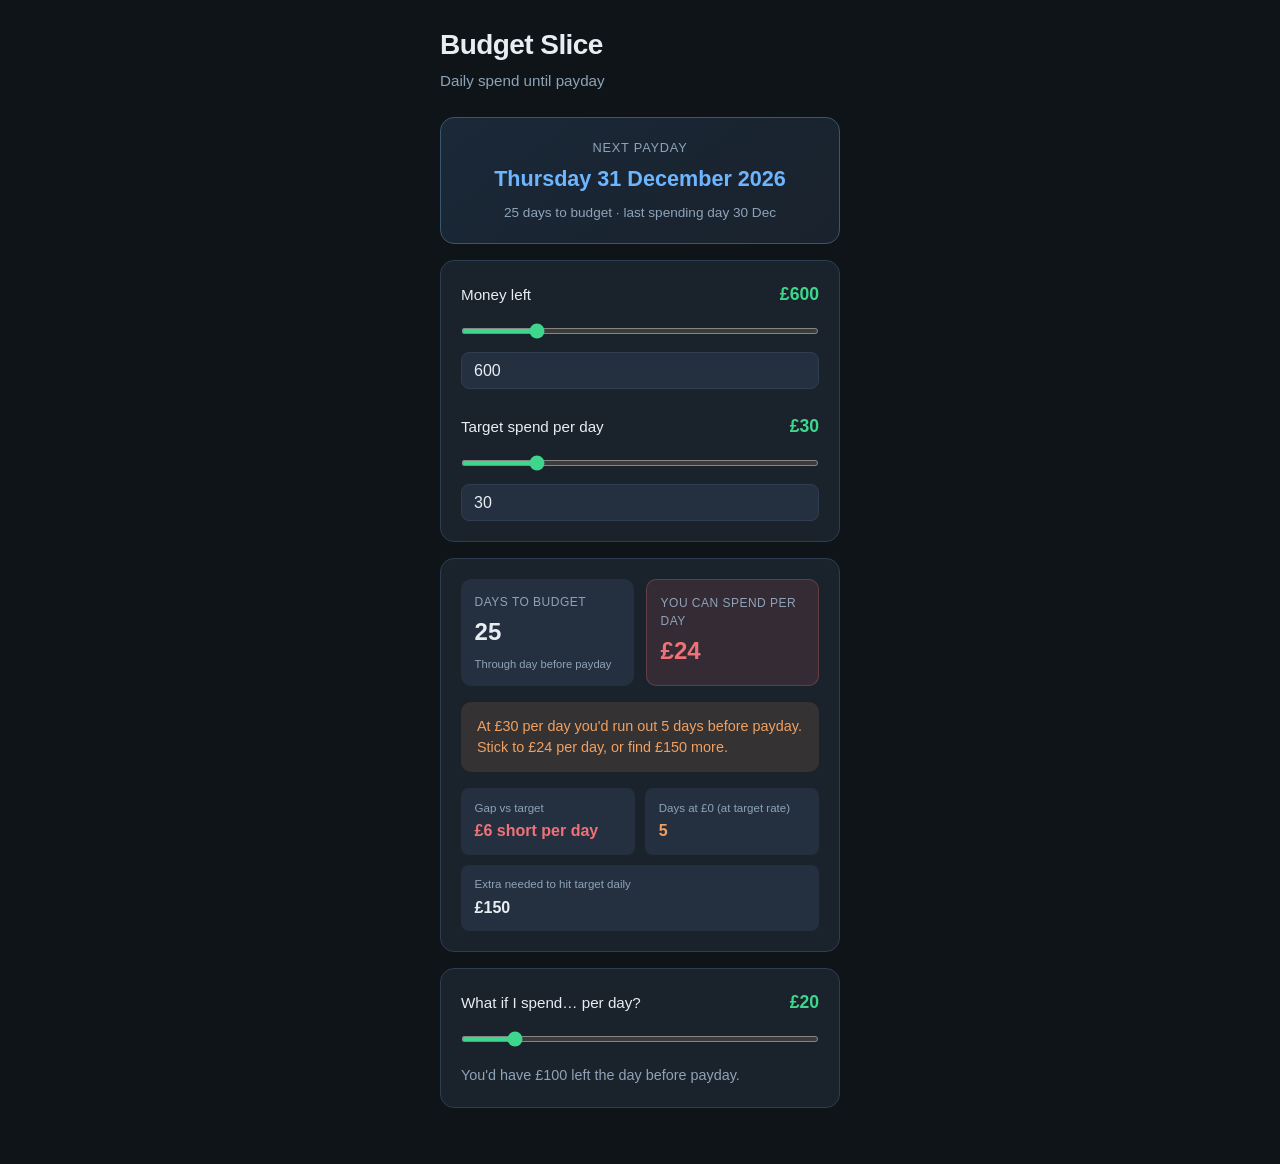
==== index.html @ 1e9f2ef9 "new" ====
<!DOCTYPE html>
<html lang="en-GB">
<head>
  <meta charset="UTF-8" />
  <meta name="viewport" content="width=device-width, initial-scale=1.0" />
  <title>Budget Slice</title>
  <link rel="stylesheet" href="styles.css" />
</head>
<body>
  <main class="app">
    <header class="header">
      <h1>Budget Slice</h1>
      <p class="tagline">Daily spend until payday</p>
    </header>

    <section class="card payday-card" aria-live="polite">
      <p class="label">Next payday</p>
      <p class="payday-date" id="payday-date">—</p>
      <p class="payday-meta" id="payday-meta">Last business day of the month</p>
    </section>

    <section class="card inputs">
      <div class="field">
        <div class="field-header">
          <label for="money-left">Money left</label>
          <span class="value-display" id="money-left-display">£0</span>
        </div>
        <input
          type="range"
          id="money-left"
          min="0"
          max="3000"
          step="10"
          value="600"
        />
        <input
          type="number"
          id="money-left-num"
          class="num-input"
          min="0"
          step="1"
          value="600"
          aria-label="Money left in pounds"
        />
      </div>

      <div class="field">
        <div class="field-header">
          <label for="target-daily">Target spend per day</label>
          <span class="value-display" id="target-daily-display">£30</span>
        </div>
        <input
          type="range"
          id="target-daily"
          min="0"
          max="150"
          step="1"
          value="30"
        />
        <input
          type="number"
          id="target-daily-num"
          class="num-input"
          min="0"
          step="1"
          value="30"
          aria-label="Target daily spend in pounds"
        />
      </div>
    </section>

    <section class="card results" id="results">
      <div class="stat-grid">
        <article class="stat">
          <p class="stat-label">Days to budget</p>
          <p class="stat-value" id="days-left">—</p>
          <p class="stat-hint">Through day before payday</p>
        </article>
        <article class="stat stat-primary">
          <p class="stat-label">You can spend per day</p>
          <p class="stat-value" id="sustainable-daily">—</p>
        </article>
      </div>

      <div class="verdict" id="verdict" hidden>
        <p id="verdict-text"></p>
      </div>

      <div class="detail-grid" id="detail-grid">
        <article class="detail">
          <p class="detail-label">Gap vs target</p>
          <p class="detail-value" id="gap-daily">—</p>
        </article>
        <article class="detail">
          <p class="detail-label">Days at £0 (at target rate)</p>
          <p class="detail-value" id="zero-days">—</p>
        </article>
        <article class="detail detail-wide">
          <p class="detail-label">Extra needed to hit target daily</p>
          <p class="detail-value" id="extra-needed">—</p>
        </article>
      </div>
    </section>

    <section class="card what-if">
      <div class="field">
        <div class="field-header">
          <label for="what-if-daily">What if I spend… per day?</label>
          <span class="value-display" id="what-if-display">£20</span>
        </div>
        <input
          type="range"
          id="what-if-daily"
          min="0"
          max="150"
          step="1"
          value="20"
        />
      </div>
      <p class="what-if-result" id="what-if-result"></p>
    </section>
  </main>

  <script src="app.js"></script>
</body>
</html>
---- styles.css ----
:root {
  --bg: #0f1419;
  --surface: #1a222c;
  --surface-raised: #243040;
  --border: #2e3d4f;
  --text: #e8edf2;
  --text-muted: #8fa3b8;
  --accent: #3dd68c;
  --accent-dim: #2a9d63;
  --warn: #f0a060;
  --warn-bg: rgba(240, 160, 96, 0.12);
  --ok-bg: rgba(61, 214, 140, 0.12);
  --short: #f07178;
  --short-bg: rgba(240, 113, 120, 0.12);
  --payday: #6eb5ff;
  --radius: 14px;
  --font: "SF Pro Text", -apple-system, BlinkMacSystemFont, "Segoe UI", Roboto, sans-serif;
}

*,
*::before,
*::after {
  box-sizing: border-box;
}

body {
  margin: 0;
  min-height: 100dvh;
  font-family: var(--font);
  background: var(--bg);
  color: var(--text);
  line-height: 1.5;
  -webkit-font-smoothing: antialiased;
}

.app {
  max-width: 440px;
  margin: 0 auto;
  padding: 1.5rem 1.25rem 2.5rem;
}

.header {
  margin-bottom: 1.5rem;
}

.header h1 {
  margin: 0;
  font-size: 1.75rem;
  font-weight: 700;
  letter-spacing: -0.02em;
}

.tagline {
  margin: 0.25rem 0 0;
  color: var(--text-muted);
  font-size: 0.95rem;
}

.card {
  background: var(--surface);
  border: 1px solid var(--border);
  border-radius: var(--radius);
  padding: 1.25rem;
  margin-bottom: 1rem;
}

.payday-card {
  background: linear-gradient(145deg, #1a2838 0%, var(--surface) 100%);
  border-color: #3a5570;
  text-align: center;
}

.payday-card .label {
  margin: 0;
  font-size: 0.8rem;
  text-transform: uppercase;
  letter-spacing: 0.06em;
  color: var(--text-muted);
}

.payday-date {
  margin: 0.35rem 0 0;
  font-size: 1.35rem;
  font-weight: 600;
  color: var(--payday);
}

.payday-meta {
  margin: 0.5rem 0 0;
  font-size: 0.85rem;
  color: var(--text-muted);
}

.field + .field {
  margin-top: 1.5rem;
}

.field-header {
  display: flex;
  justify-content: space-between;
  align-items: baseline;
  margin-bottom: 0.6rem;
}

.field-header label {
  font-size: 0.95rem;
  font-weight: 500;
}

.value-display {
  font-size: 1.1rem;
  font-weight: 600;
  color: var(--accent);
  font-variant-numeric: tabular-nums;
}

input[type="range"] {
  width: 100%;
  height: 6px;
  margin: 0;
  accent-color: var(--accent);
  cursor: pointer;
}

.num-input {
  width: 100%;
  margin-top: 0.65rem;
  padding: 0.55rem 0.75rem;
  font-size: 1rem;
  font-family: inherit;
  color: var(--text);
  background: var(--surface-raised);
  border: 1px solid var(--border);
  border-radius: 8px;
  font-variant-numeric: tabular-nums;
}

.num-input:focus {
  outline: 2px solid var(--accent-dim);
  outline-offset: 1px;
}

.stat-grid {
  display: grid;
  grid-template-columns: 1fr 1fr;
  gap: 0.75rem;
}

.stat {
  padding: 0.85rem;
  background: var(--surface-raised);
  border-radius: 10px;
}

.stat-primary {
  background: rgba(61, 214, 140, 0.08);
  border: 1px solid rgba(61, 214, 140, 0.2);
}

.results.short .stat-primary {
  background: var(--short-bg);
  border-color: rgba(240, 113, 120, 0.25);
}

.stat-label {
  margin: 0;
  font-size: 0.75rem;
  color: var(--text-muted);
  text-transform: uppercase;
  letter-spacing: 0.04em;
}

.stat-value {
  margin: 0.2rem 0 0;
  font-size: 1.5rem;
  font-weight: 700;
  font-variant-numeric: tabular-nums;
}

.stat-primary .stat-value {
  color: var(--accent);
}

.results.short .stat-primary .stat-value {
  color: var(--short);
}

.stat-hint {
  margin: 0.35rem 0 0;
  font-size: 0.7rem;
  color: var(--text-muted);
}

.verdict {
  margin-top: 1rem;
  padding: 0.85rem 1rem;
  border-radius: 10px;
  font-size: 0.9rem;
}

.verdict p {
  margin: 0;
}

.verdict-ok {
  background: var(--ok-bg);
  color: var(--accent);
}

.verdict-warn {
  background: var(--warn-bg);
  color: var(--warn);
}

.detail-grid {
  display: grid;
  grid-template-columns: 1fr 1fr;
  gap: 0.65rem;
  margin-top: 1rem;
}

.detail {
  padding: 0.7rem 0.85rem;
  background: var(--surface-raised);
  border-radius: 8px;
}

.detail-wide {
  grid-column: 1 / -1;
}

.detail-label {
  margin: 0;
  font-size: 0.72rem;
  color: var(--text-muted);
}

.detail-value {
  margin: 0.15rem 0 0;
  font-size: 1rem;
  font-weight: 600;
  font-variant-numeric: tabular-nums;
}

.detail-value.negative {
  color: var(--short);
}

.detail-value.positive {
  color: var(--accent);
}

.detail-value.warning {
  color: var(--warn);
}

.what-if-result {
  margin: 1rem 0 0;
  font-size: 0.9rem;
  color: var(--text-muted);
}

@media (max-width: 380px) {
  .stat-grid {
    grid-template-columns: 1fr;
  }
}
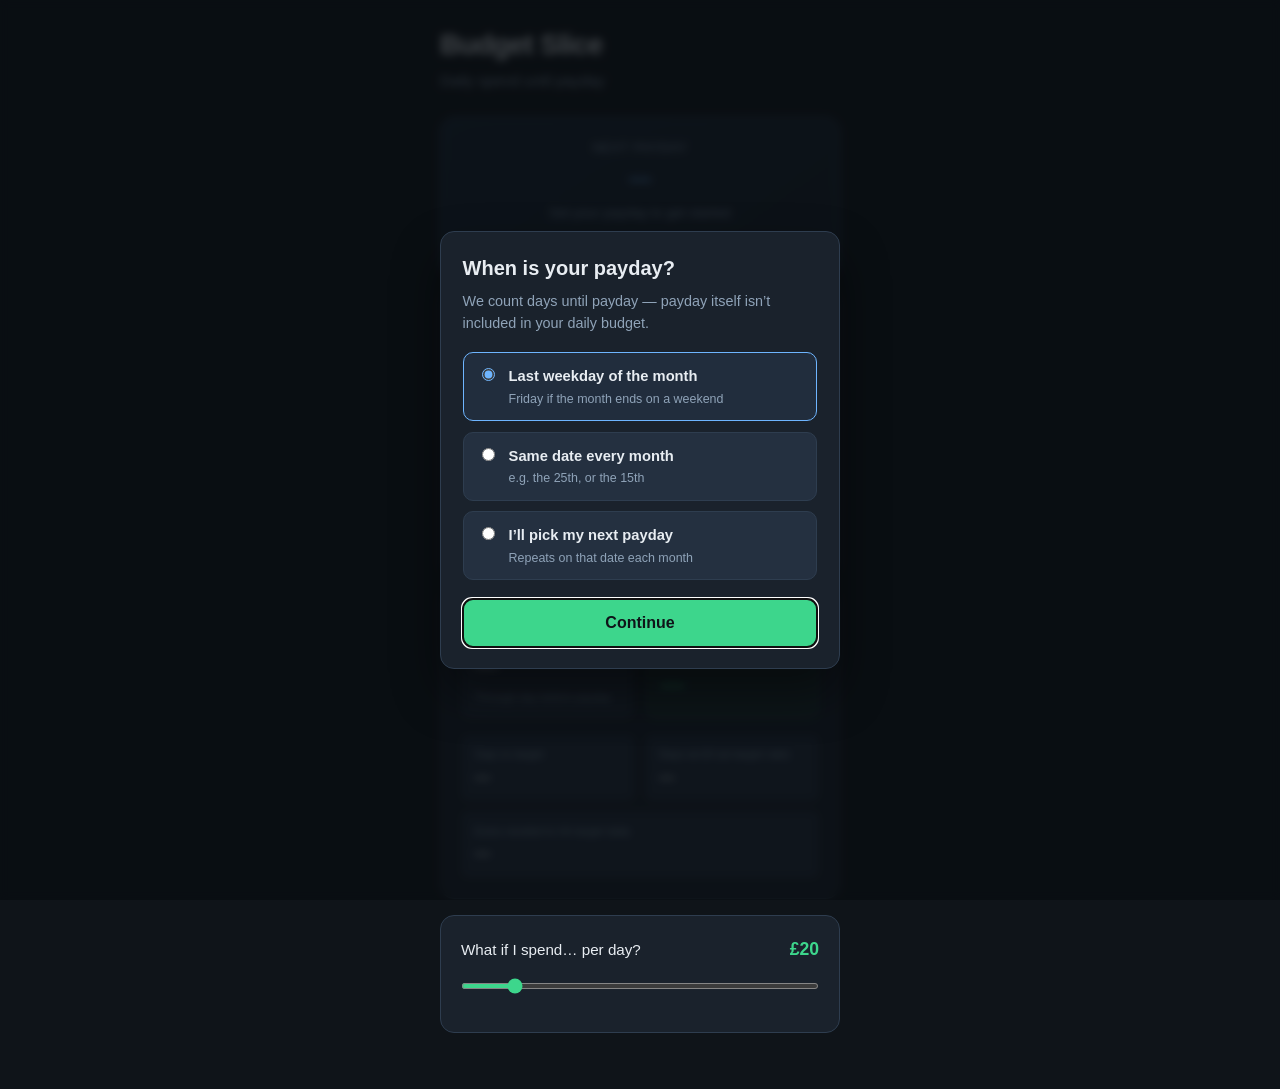
==== commit a8dc096a: "new" ====
--- a/index.html
+++ b/index.html
@@ -16,7 +16,8 @@
     <section class="card payday-card" aria-live="polite">
       <p class="label">Next payday</p>
       <p class="payday-date" id="payday-date">—</p>
-      <p class="payday-meta" id="payday-meta">Last business day of the month</p>
+      <p class="payday-meta" id="payday-meta">Set your payday to get started</p>
+      <button type="button" class="text-btn" id="change-payday">Change payday</button>
     </section>
 
     <section class="card inputs">
@@ -121,6 +122,60 @@
     </section>
   </main>
 
+  <div id="payday-modal" class="modal" hidden aria-hidden="true">
+    <div class="modal-backdrop" data-close-payday></div>
+    <div class="modal-panel" role="dialog" aria-labelledby="payday-modal-title" aria-modal="true">
+      <h2 id="payday-modal-title">When is your payday?</h2>
+      <p class="modal-lead">We count days until payday — payday itself isn’t included in your daily budget.</p>
+
+      <fieldset class="payday-options">
+        <legend class="sr-only">Payday schedule</legend>
+
+        <label class="option">
+          <input type="radio" name="payday-type" value="last-weekday" checked />
+          <span class="option-text">
+            <strong>Last weekday of the month</strong>
+            <small>Friday if the month ends on a weekend</small>
+          </span>
+        </label>
+
+        <label class="option">
+          <input type="radio" name="payday-type" value="day-of-month" />
+          <span class="option-text">
+            <strong>Same date every month</strong>
+            <small>e.g. the 25th, or the 15th</small>
+          </span>
+        </label>
+
+        <div class="option-extra" id="day-of-month-fields" hidden>
+          <label class="inline-label" for="payday-day">Day of month</label>
+          <input type="number" id="payday-day" class="num-input num-input-compact" min="1" max="31" value="25" />
+          <label class="option option-nested">
+            <input type="checkbox" id="payday-weekend-adjust" checked />
+            <span class="option-text">
+              <strong>If it’s a weekend, use the Friday before</strong>
+            </span>
+          </label>
+        </div>
+
+        <label class="option">
+          <input type="radio" name="payday-type" value="anchor-date" />
+          <span class="option-text">
+            <strong>I’ll pick my next payday</strong>
+            <small>Repeats on that date each month</small>
+          </span>
+        </label>
+
+        <div class="option-extra" id="anchor-date-fields" hidden>
+          <label class="inline-label" for="payday-anchor">Next payday</label>
+          <input type="date" id="payday-anchor" class="num-input" />
+        </div>
+      </fieldset>
+
+      <button type="button" class="btn-primary" id="payday-save">Continue</button>
+    </div>
+  </div>
+
   <script src="app.js"></script>
 </body>
 </html>
--- a/styles.css
+++ b/styles.css
@@ -91,6 +91,177 @@
   color: var(--text-muted);
 }
 
+.text-btn {
+  margin-top: 0.75rem;
+  padding: 0;
+  font: inherit;
+  font-size: 0.85rem;
+  color: var(--payday);
+  background: none;
+  border: none;
+  cursor: pointer;
+  text-decoration: underline;
+  text-underline-offset: 3px;
+}
+
+.text-btn:hover {
+  color: #9ecaff;
+}
+
+.modal {
+  position: fixed;
+  inset: 0;
+  z-index: 100;
+  display: grid;
+  place-items: center;
+  padding: 1rem;
+}
+
+.modal[hidden] {
+  display: none;
+}
+
+.modal-backdrop {
+  position: absolute;
+  inset: 0;
+  background: rgba(8, 12, 16, 0.75);
+  backdrop-filter: blur(4px);
+}
+
+.modal-panel {
+  position: relative;
+  width: min(100%, 400px);
+  max-height: min(92dvh, 640px);
+  overflow-y: auto;
+  padding: 1.35rem;
+  background: var(--surface);
+  border: 1px solid var(--border);
+  border-radius: var(--radius);
+  box-shadow: 0 24px 48px rgba(0, 0, 0, 0.45);
+}
+
+.modal-panel h2 {
+  margin: 0;
+  font-size: 1.25rem;
+}
+
+.modal-lead {
+  margin: 0.5rem 0 1.1rem;
+  font-size: 0.9rem;
+  color: var(--text-muted);
+}
+
+.payday-options {
+  margin: 0;
+  padding: 0;
+  border: none;
+}
+
+.option {
+  display: flex;
+  gap: 0.65rem;
+  align-items: flex-start;
+  margin-bottom: 0.65rem;
+  padding: 0.75rem 0.85rem;
+  background: var(--surface-raised);
+  border: 1px solid var(--border);
+  border-radius: 10px;
+  cursor: pointer;
+}
+
+.option:has(input:checked) {
+  border-color: var(--payday);
+  background: rgba(110, 181, 255, 0.08);
+}
+
+.option input[type="radio"],
+.option input[type="checkbox"] {
+  margin-top: 0.2rem;
+  accent-color: var(--payday);
+  flex-shrink: 0;
+}
+
+.option-text {
+  display: flex;
+  flex-direction: column;
+  gap: 0.15rem;
+}
+
+.option-text strong {
+  font-size: 0.92rem;
+  font-weight: 600;
+}
+
+.option-text small {
+  font-size: 0.78rem;
+  color: var(--text-muted);
+}
+
+.option-nested {
+  margin: 0.5rem 0 0;
+  padding: 0.55rem 0.65rem;
+}
+
+.option-extra {
+  margin: -0.25rem 0 0.75rem 0.5rem;
+  padding-left: 0.75rem;
+  border-left: 2px solid var(--border);
+}
+
+.option-extra[hidden] {
+  display: none;
+}
+
+.inline-label {
+  display: block;
+  margin-bottom: 0.35rem;
+  font-size: 0.85rem;
+  color: var(--text-muted);
+}
+
+.num-input-compact {
+  max-width: 5.5rem;
+  margin-bottom: 0.65rem;
+}
+
+input[type="date"].num-input {
+  color-scheme: dark;
+}
+
+.btn-primary {
+  width: 100%;
+  margin-top: 0.5rem;
+  padding: 0.75rem 1rem;
+  font: inherit;
+  font-size: 1rem;
+  font-weight: 600;
+  color: var(--bg);
+  background: var(--accent);
+  border: none;
+  border-radius: 10px;
+  cursor: pointer;
+}
+
+.btn-primary:hover {
+  background: #4ae99a;
+}
+
+body.modal-open {
+  overflow: hidden;
+}
+
+.sr-only {
+  position: absolute;
+  width: 1px;
+  height: 1px;
+  padding: 0;
+  margin: -1px;
+  overflow: hidden;
+  clip: rect(0, 0, 0, 0);
+  white-space: nowrap;
+  border: 0;
+}
+
 .field + .field {
   margin-top: 1.5rem;
 }
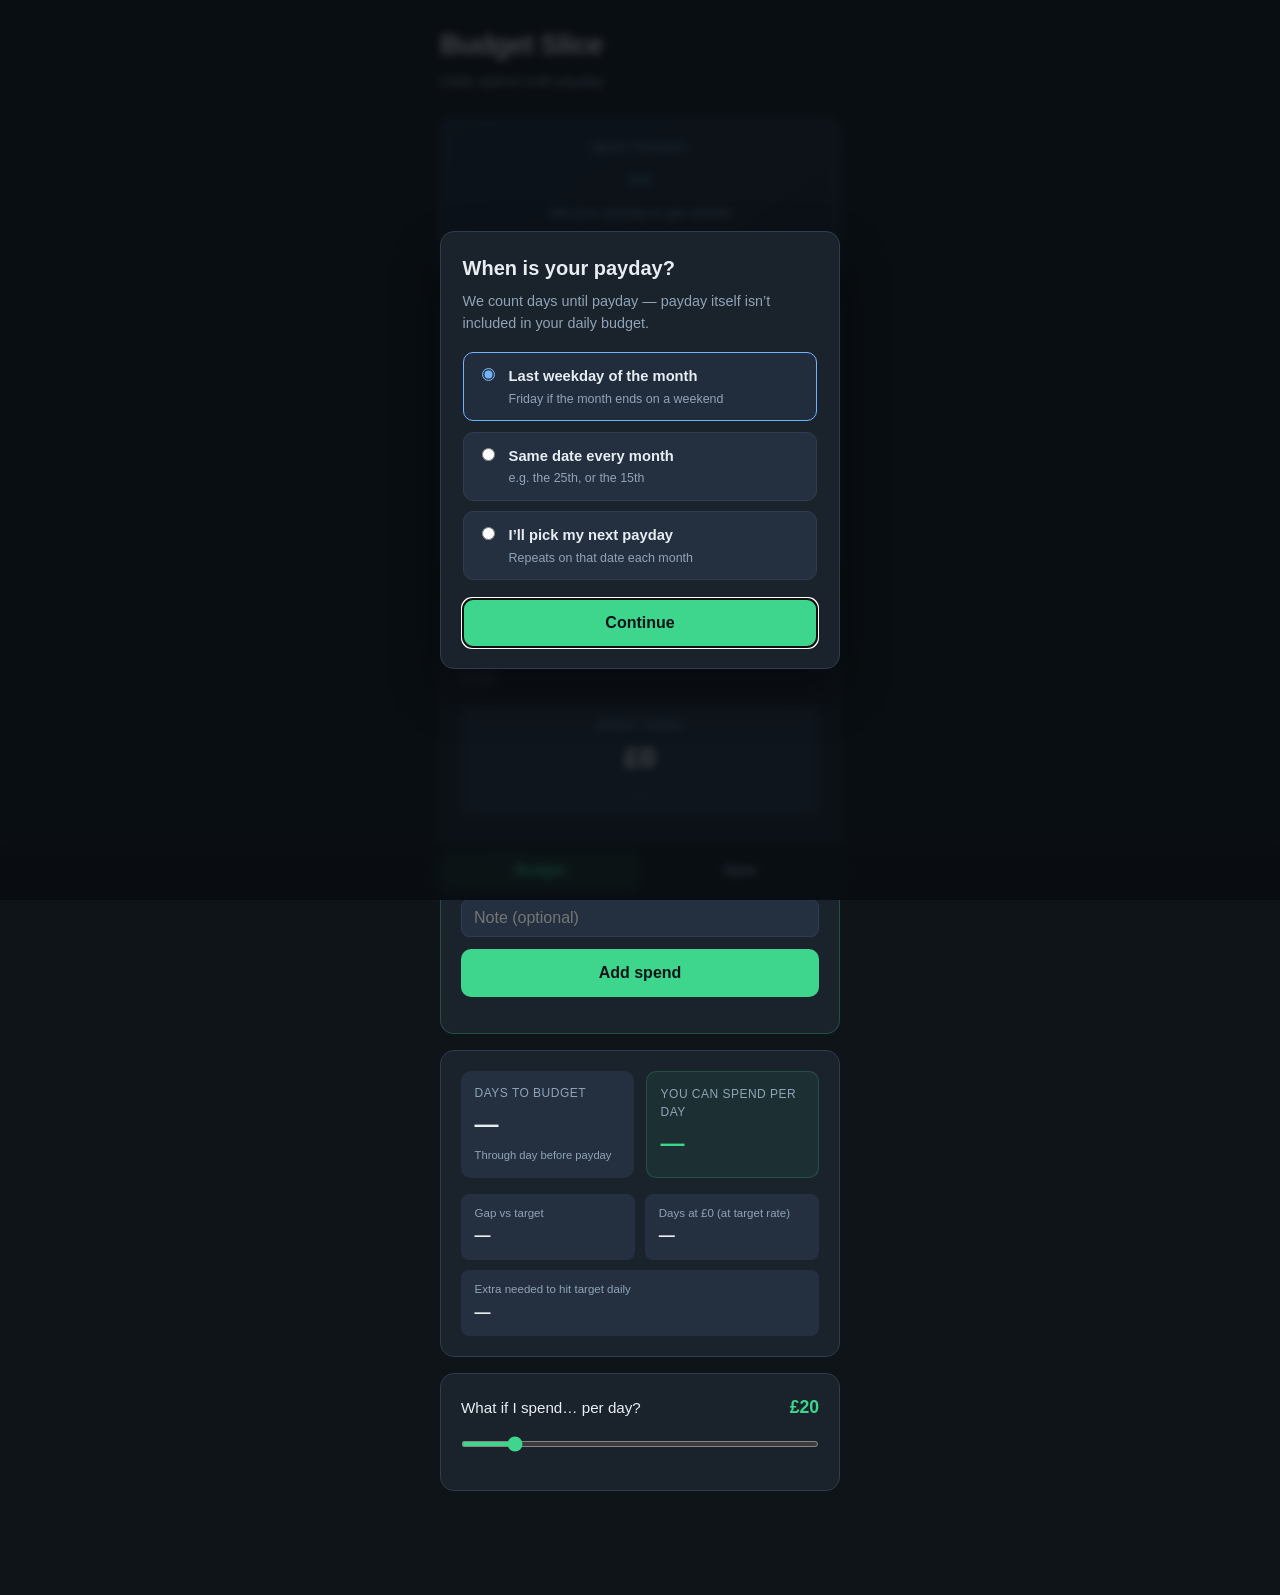
==== commit 1cc4ea62: "d" ====
--- a/index.html
+++ b/index.html
@@ -70,6 +70,36 @@
       </div>
     </section>
 
+    <section class="card spend-card">
+      <h2 class="section-title">Log today's spend</h2>
+      <p class="card-lead">Subtracts from money left and tracks against your daily target.</p>
+      <div class="spend-today">
+        <p class="spend-today-label">Spent today</p>
+        <p class="spend-today-value" id="spend-today-total">£0</p>
+        <p class="spend-status" id="spend-today-status">—</p>
+      </div>
+      <div class="spend-form">
+        <input
+          type="number"
+          id="spend-amount"
+          class="num-input"
+          min="0"
+          step="0.01"
+          placeholder="Amount"
+          aria-label="Spend amount in pounds"
+        />
+        <input
+          type="text"
+          id="spend-note"
+          class="num-input"
+          placeholder="Note (optional)"
+          aria-label="Spend note"
+        />
+        <button type="button" class="btn-primary btn-compact" id="spend-add">Add spend</button>
+      </div>
+      <ul class="spend-list" id="spend-list" aria-label="Today's spend entries"></ul>
+    </section>
+
     <section class="card results" id="results">
       <div class="stat-grid">
         <article class="stat">
@@ -176,6 +206,12 @@
     </div>
   </div>
 
+  <nav class="bottom-nav" aria-label="Main">
+    <a href="index.html" class="nav-link nav-link-active">Budget</a>
+    <a href="savings.html" class="nav-link">Save</a>
+  </nav>
+
+  <script src="shared.js"></script>
   <script src="app.js"></script>
 </body>
 </html>
--- a/styles.css
+++ b/styles.css
@@ -13,6 +13,10 @@
   --short: #f07178;
   --short-bg: rgba(240, 113, 120, 0.12);
   --payday: #6eb5ff;
+  --gold: #e8c468;
+  --gold-dim: #c9a84a;
+  --grow: #a78bfa;
+  --emergency: #5ec4e8;
   --radius: 14px;
   --font: "SF Pro Text", -apple-system, BlinkMacSystemFont, "Segoe UI", Roboto, sans-serif;
 }
@@ -36,7 +40,7 @@
 .app {
   max-width: 440px;
   margin: 0 auto;
-  padding: 1.5rem 1.25rem 2.5rem;
+  padding: 1.5rem 1.25rem 5.5rem;
 }
 
 .header {
@@ -436,3 +440,401 @@
     grid-template-columns: 1fr;
   }
 }
+
+.section-title {
+  margin: 0 0 0.5rem;
+  font-size: 1.05rem;
+  font-weight: 600;
+}
+
+.subsection-title {
+  margin: 1.25rem 0 0.65rem;
+  font-size: 0.9rem;
+  font-weight: 600;
+  color: var(--text-muted);
+}
+
+.section-header-row {
+  display: flex;
+  justify-content: space-between;
+  align-items: center;
+  gap: 0.5rem;
+}
+
+.section-header-row .section-title {
+  margin: 0;
+}
+
+.card-lead {
+  margin: 0 0 1rem;
+  font-size: 0.88rem;
+  color: var(--text-muted);
+}
+
+.field-hint {
+  margin: 0.5rem 0 0;
+  font-size: 0.85rem;
+  color: var(--text-muted);
+}
+
+.value-display-gold {
+  color: var(--gold);
+}
+
+.bottom-nav {
+  position: fixed;
+  bottom: 0;
+  left: 0;
+  right: 0;
+  display: flex;
+  justify-content: center;
+  gap: 0;
+  padding: 0.5rem 1rem calc(0.5rem + env(safe-area-inset-bottom));
+  background: rgba(15, 20, 25, 0.92);
+  border-top: 1px solid var(--border);
+  backdrop-filter: blur(12px);
+}
+
+.nav-link {
+  flex: 1;
+  max-width: 200px;
+  padding: 0.65rem 1rem;
+  text-align: center;
+  font-size: 0.9rem;
+  font-weight: 600;
+  color: var(--text-muted);
+  text-decoration: none;
+  border-radius: 10px;
+}
+
+.nav-link-active {
+  color: var(--accent);
+  background: rgba(61, 214, 140, 0.1);
+}
+
+.app-savings .text-btn {
+  color: var(--gold);
+}
+
+.spend-card {
+  border-color: rgba(61, 214, 140, 0.25);
+}
+
+.spend-today {
+  text-align: center;
+  padding: 0.75rem;
+  margin-bottom: 1rem;
+  background: var(--surface-raised);
+  border-radius: 10px;
+}
+
+.spend-today-label {
+  margin: 0;
+  font-size: 0.75rem;
+  text-transform: uppercase;
+  letter-spacing: 0.05em;
+  color: var(--text-muted);
+}
+
+.spend-today-value {
+  margin: 0.2rem 0 0;
+  font-size: 1.75rem;
+  font-weight: 700;
+  font-variant-numeric: tabular-nums;
+}
+
+.spend-status {
+  margin: 0.35rem 0 0;
+  font-size: 0.85rem;
+  color: var(--text-muted);
+}
+
+.spend-status-ok {
+  color: var(--accent);
+}
+
+.spend-status-over {
+  color: var(--short);
+}
+
+.spend-form {
+  display: grid;
+  gap: 0.5rem;
+}
+
+.btn-compact {
+  margin-top: 0.25rem;
+  width: 100%;
+}
+
+.spend-list {
+  margin: 1rem 0 0;
+  padding: 0;
+  list-style: none;
+}
+
+.spend-item,
+.spend-empty {
+  display: flex;
+  justify-content: space-between;
+  align-items: center;
+  gap: 0.75rem;
+  padding: 0.6rem 0;
+  border-top: 1px solid var(--border);
+  font-size: 0.9rem;
+}
+
+.spend-empty {
+  color: var(--text-muted);
+  border-top: none;
+  padding-top: 0;
+}
+
+.spend-item-main {
+  display: flex;
+  flex-direction: column;
+  gap: 0.1rem;
+}
+
+.spend-item-main span {
+  font-size: 0.78rem;
+  color: var(--text-muted);
+}
+
+.spend-undo {
+  flex-shrink: 0;
+  margin: 0;
+  font-size: 0.78rem;
+}
+
+.example-grid {
+  display: grid;
+  gap: 0.65rem;
+}
+
+.example-card {
+  padding: 0.85rem;
+  background: var(--surface-raised);
+  border-radius: 10px;
+  border: 1px solid var(--border);
+}
+
+.example-card h3 {
+  margin: 0;
+  font-size: 0.95rem;
+}
+
+.example-card p {
+  margin: 0.35rem 0 0;
+  font-size: 0.85rem;
+  color: var(--text-muted);
+}
+
+.example-math {
+  margin-top: 0.5rem !important;
+  font-size: 0.82rem !important;
+  color: var(--gold) !important;
+  font-weight: 500;
+}
+
+.card-plan {
+  border-color: rgba(232, 196, 104, 0.25);
+}
+
+.plan-bars {
+  display: flex;
+  flex-direction: column;
+  gap: 0.75rem;
+}
+
+.plan-bar-row {
+  display: flex;
+  flex-direction: column;
+  gap: 0.35rem;
+}
+
+.plan-bar-label {
+  display: flex;
+  justify-content: space-between;
+  font-size: 0.82rem;
+  color: var(--text-muted);
+}
+
+.plan-bar-label strong {
+  color: var(--text);
+  font-variant-numeric: tabular-nums;
+}
+
+.plan-bar-track {
+  height: 8px;
+  background: var(--surface-raised);
+  border-radius: 4px;
+  overflow: hidden;
+}
+
+.plan-bar-fill {
+  height: 100%;
+  border-radius: 4px;
+}
+
+.bar-spend {
+  background: var(--text-muted);
+}
+
+.bar-emergency {
+  background: var(--emergency);
+}
+
+.bar-pots {
+  background: var(--gold);
+}
+
+.bar-grow {
+  background: var(--grow);
+}
+
+.pots-list {
+  display: flex;
+  flex-direction: column;
+  gap: 0.5rem;
+}
+
+.pots-empty {
+  margin: 0;
+  font-size: 0.88rem;
+  color: var(--text-muted);
+}
+
+.pot-row {
+  display: grid;
+  grid-template-columns: 1fr 5.5rem auto;
+  gap: 0.5rem;
+  align-items: center;
+}
+
+.pot-name {
+  margin-top: 0;
+}
+
+.pot-target {
+  margin-top: 0;
+}
+
+.icon-btn {
+  width: 2.25rem;
+  height: 2.25rem;
+  padding: 0;
+  font-size: 1.25rem;
+  line-height: 1;
+  color: var(--text-muted);
+  background: var(--surface-raised);
+  border: 1px solid var(--border);
+  border-radius: 8px;
+  cursor: pointer;
+}
+
+.icon-btn:hover {
+  color: var(--short);
+  border-color: var(--short);
+}
+
+.pot-results {
+  margin: 0;
+  padding: 0;
+  list-style: none;
+}
+
+.pot-result-item,
+.pot-result-empty {
+  display: flex;
+  justify-content: space-between;
+  gap: 0.75rem;
+  padding: 0.55rem 0;
+  border-top: 1px solid var(--border);
+  font-size: 0.88rem;
+}
+
+.pot-result-empty {
+  color: var(--text-muted);
+  border-top: none;
+}
+
+.pot-result-item span {
+  color: var(--gold);
+  font-variant-numeric: tabular-nums;
+  text-align: right;
+}
+
+.product-grid {
+  display: flex;
+  flex-direction: column;
+  gap: 0.65rem;
+}
+
+.product-card {
+  padding: 0.9rem;
+  background: var(--surface-raised);
+  border: 1px solid var(--border);
+  border-radius: 10px;
+}
+
+.product-head {
+  display: flex;
+  justify-content: space-between;
+  align-items: flex-start;
+  gap: 0.5rem;
+}
+
+.product-head h4 {
+  margin: 0;
+  font-size: 0.95rem;
+}
+
+.product-rate {
+  font-size: 0.78rem;
+  font-weight: 600;
+  color: var(--grow);
+  white-space: nowrap;
+}
+
+.product-blurb {
+  margin: 0.4rem 0 0;
+  font-size: 0.82rem;
+  color: var(--text-muted);
+}
+
+.product-meta {
+  display: grid;
+  gap: 0.35rem;
+  margin: 0.65rem 0 0;
+  font-size: 0.78rem;
+}
+
+.product-meta div {
+  display: flex;
+  justify-content: space-between;
+  gap: 0.5rem;
+}
+
+.product-meta dt {
+  margin: 0;
+  color: var(--text-muted);
+}
+
+.product-meta dd {
+  margin: 0;
+  font-weight: 600;
+  text-align: right;
+  font-variant-numeric: tabular-nums;
+}
+
+.disclaimer {
+  margin: 1rem 0 0;
+  font-size: 0.72rem;
+  color: var(--text-muted);
+  line-height: 1.45;
+}
+
+select.num-input {
+  cursor: pointer;
+}
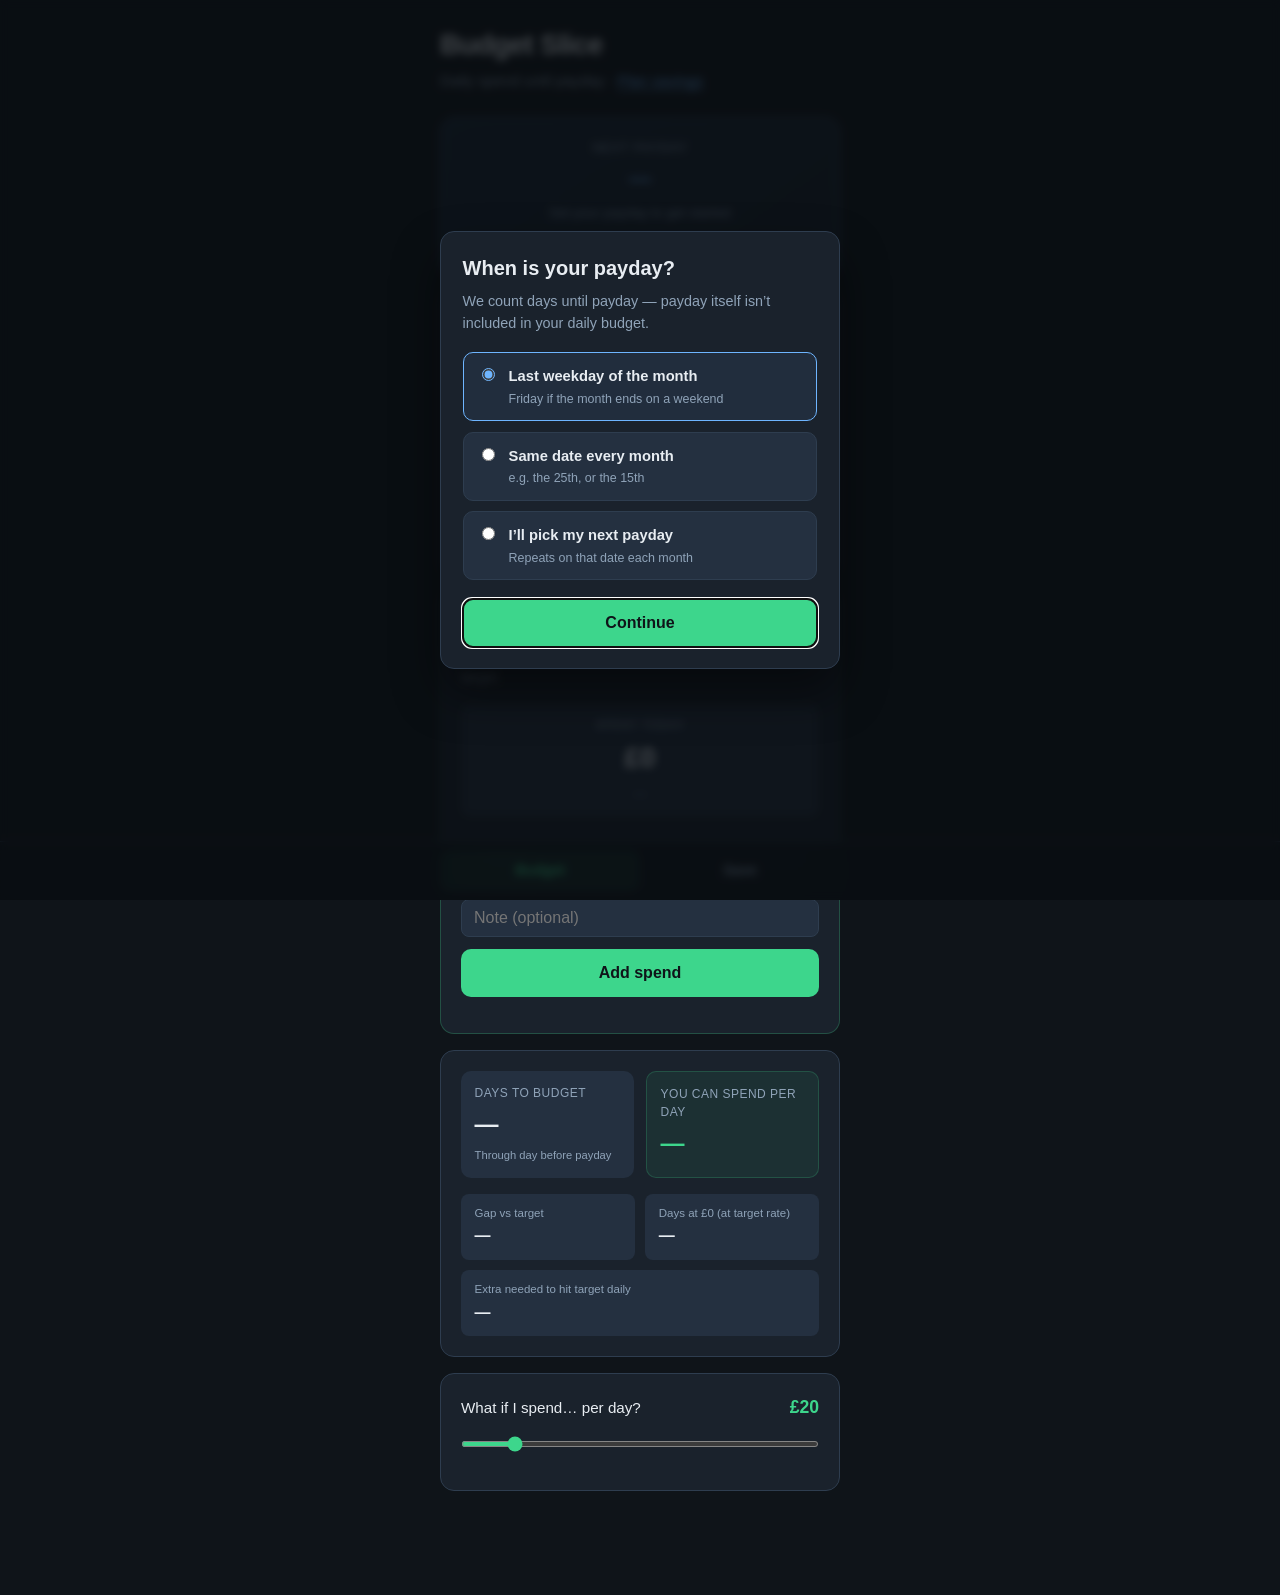
==== commit 9988a46c: "v" ====
--- a/index.html
+++ b/index.html
@@ -10,7 +10,7 @@
   <main class="app">
     <header class="header">
       <h1>Budget Slice</h1>
-      <p class="tagline">Daily spend until payday</p>
+      <p class="tagline">Daily spend until payday · <a href="savings.html" class="header-link">Plan savings</a></p>
     </header>
 
     <section class="card payday-card" aria-live="polite">
@@ -207,8 +207,8 @@
   </div>
 
   <nav class="bottom-nav" aria-label="Main">
-    <a href="index.html" class="nav-link nav-link-active">Budget</a>
-    <a href="savings.html" class="nav-link">Save</a>
+    <a href="./index.html" class="nav-link nav-link-active" aria-current="page">Budget</a>
+    <a href="./savings.html" class="nav-link">Save</a>
   </nav>
 
   <script src="shared.js"></script>
--- a/styles.css
+++ b/styles.css
@@ -60,6 +60,49 @@
   font-size: 0.95rem;
 }
 
+.header-link {
+  color: var(--payday);
+  text-decoration: underline;
+  text-underline-offset: 3px;
+}
+
+.header-link:hover {
+  color: #9ecaff;
+}
+
+.budget-bridge {
+  border-color: rgba(110, 181, 255, 0.35);
+  background: linear-gradient(145deg, #1a2838 0%, var(--surface) 100%);
+}
+
+.bridge-grid {
+  display: grid;
+  grid-template-columns: 1fr 1fr;
+  gap: 0.65rem;
+}
+
+.bridge-stat {
+  padding: 0.7rem 0.85rem;
+  background: var(--surface-raised);
+  border-radius: 8px;
+}
+
+.bridge-stat-label {
+  margin: 0;
+  font-size: 0.72rem;
+  color: var(--text-muted);
+  text-transform: uppercase;
+  letter-spacing: 0.04em;
+}
+
+.bridge-stat-value {
+  margin: 0.15rem 0 0;
+  font-size: 1rem;
+  font-weight: 600;
+  font-variant-numeric: tabular-nums;
+  color: var(--payday);
+}
+
 .card {
   background: var(--surface);
   border: 1px solid var(--border);
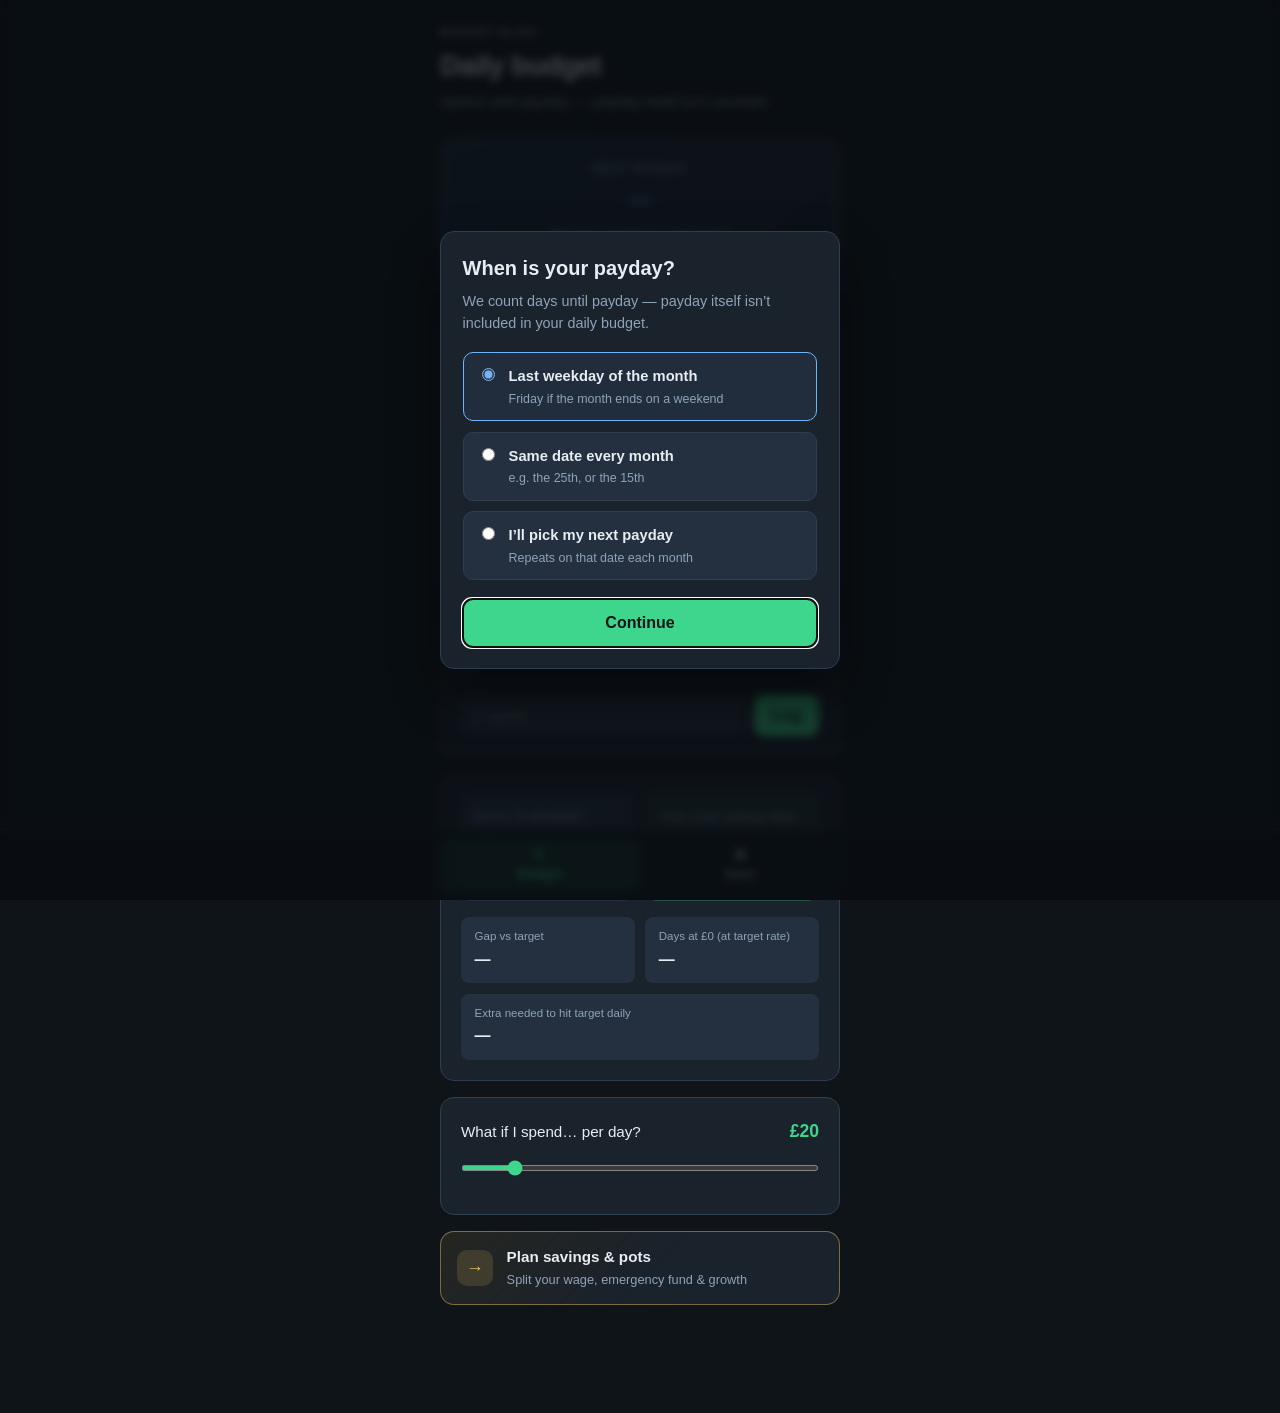
==== commit 9c32f9bd: "b" ====
--- a/index.html
+++ b/index.html
@@ -9,8 +9,9 @@
 <body>
   <main class="app">
     <header class="header">
-      <h1>Budget Slice</h1>
-      <p class="tagline">Daily spend until payday · <a href="savings.html" class="header-link">Plan savings</a></p>
+      <p class="page-eyebrow">Budget Slice</p>
+      <h1>Daily budget</h1>
+      <p class="tagline">Spend until payday — payday itself isn’t counted</p>
     </header>
 
     <section class="card payday-card" aria-live="polite">
@@ -71,33 +72,26 @@
     </section>
 
     <section class="card spend-card">
-      <h2 class="section-title">Log today's spend</h2>
-      <p class="card-lead">Subtracts from money left and tracks against your daily target.</p>
-      <div class="spend-today">
-        <p class="spend-today-label">Spent today</p>
+      <div class="spend-header">
+        <div>
+          <h2 class="section-title">Today’s spend</h2>
+          <p class="spend-status" id="spend-today-status">—</p>
+        </div>
         <p class="spend-today-value" id="spend-today-total">£0</p>
-        <p class="spend-status" id="spend-today-status">—</p>
-      </div>
-      <div class="spend-form">
+      </div>
+      <div class="spend-row">
         <input
           type="number"
           id="spend-amount"
-          class="num-input"
+          class="num-input spend-input"
           min="0"
           step="0.01"
-          placeholder="Amount"
-          aria-label="Spend amount in pounds"
-        />
-        <input
-          type="text"
-          id="spend-note"
-          class="num-input"
-          placeholder="Note (optional)"
-          aria-label="Spend note"
-        />
-        <button type="button" class="btn-primary btn-compact" id="spend-add">Add spend</button>
-      </div>
-      <ul class="spend-list" id="spend-list" aria-label="Today's spend entries"></ul>
+          placeholder="£ spent"
+          aria-label="Amount spent today in pounds"
+        />
+        <button type="button" class="btn-primary spend-add-btn" id="spend-add">Log</button>
+      </div>
+      <ul class="spend-list" id="spend-list" hidden aria-label="Today's spend entries"></ul>
     </section>
 
     <section class="card results" id="results">
@@ -150,6 +144,14 @@
       </div>
       <p class="what-if-result" id="what-if-result"></p>
     </section>
+
+    <a href="./savings.html" class="link-card link-card-savings">
+      <span class="link-card-icon" aria-hidden="true">→</span>
+      <span class="link-card-text">
+        <strong>Plan savings &amp; pots</strong>
+        <small>Split your wage, emergency fund &amp; growth</small>
+      </span>
+    </a>
   </main>
 
   <div id="payday-modal" class="modal" hidden aria-hidden="true">
@@ -207,8 +209,14 @@
   </div>
 
   <nav class="bottom-nav" aria-label="Main">
-    <a href="./index.html" class="nav-link nav-link-active" aria-current="page">Budget</a>
-    <a href="./savings.html" class="nav-link">Save</a>
+    <a href="./index.html" class="nav-link nav-link-active" aria-current="page">
+      <span class="nav-icon" aria-hidden="true">£</span>
+      Budget
+    </a>
+    <a href="./savings.html" class="nav-link nav-link-save">
+      <span class="nav-icon" aria-hidden="true">◆</span>
+      Save
+    </a>
   </nav>
 
   <script src="shared.js"></script>
--- a/styles.css
+++ b/styles.css
@@ -60,19 +60,226 @@
   font-size: 0.95rem;
 }
 
-.header-link {
+.page-eyebrow {
+  margin: 0 0 0.25rem;
+  font-size: 0.72rem;
+  font-weight: 600;
+  text-transform: uppercase;
+  letter-spacing: 0.08em;
+  color: var(--text-muted);
+}
+
+.link-card {
+  display: flex;
+  align-items: center;
+  gap: 0.85rem;
+  margin-bottom: 1.25rem;
+  padding: 0.9rem 1rem;
+  text-decoration: none;
+  color: inherit;
+  background: var(--surface);
+  border: 1px solid var(--border);
+  border-radius: var(--radius);
+  transition: border-color 0.15s, background 0.15s;
+}
+
+.link-card:hover {
+  border-color: var(--accent-dim);
+}
+
+.link-card-savings {
+  border-color: rgba(232, 196, 104, 0.45);
+  background: linear-gradient(135deg, rgba(232, 196, 104, 0.1) 0%, var(--surface) 55%);
+}
+
+.link-card-savings:hover {
+  border-color: var(--gold);
+  background: linear-gradient(135deg, rgba(232, 196, 104, 0.16) 0%, var(--surface) 55%);
+}
+
+.link-card-budget {
+  border-color: rgba(110, 181, 255, 0.4);
+  background: linear-gradient(135deg, rgba(110, 181, 255, 0.1) 0%, var(--surface) 55%);
+}
+
+.link-card-budget:hover {
+  border-color: var(--payday);
+}
+
+.link-card-icon {
+  flex-shrink: 0;
+  width: 2.25rem;
+  height: 2.25rem;
+  display: grid;
+  place-items: center;
+  font-size: 1.1rem;
+  font-weight: 700;
+  border-radius: 10px;
+  background: var(--surface-raised);
+}
+
+.link-card-savings .link-card-icon {
+  color: var(--gold);
+  background: rgba(232, 196, 104, 0.15);
+}
+
+.link-card-budget .link-card-icon {
   color: var(--payday);
-  text-decoration: underline;
-  text-underline-offset: 3px;
-}
-
-.header-link:hover {
-  color: #9ecaff;
+  background: rgba(110, 181, 255, 0.15);
+}
+
+.link-card-text {
+  display: flex;
+  flex-direction: column;
+  gap: 0.1rem;
+  min-width: 0;
+}
+
+.link-card-text strong {
+  font-size: 0.95rem;
+  font-weight: 600;
+}
+
+.link-card-text small {
+  font-size: 0.8rem;
+  color: var(--text-muted);
+}
+
+.section-block {
+  margin-bottom: 2rem;
+  padding-bottom: 0.25rem;
+}
+
+.section-block + .section-block {
+  border-top: 1px solid var(--border);
+  padding-top: 1.75rem;
+}
+
+.section-heading {
+  display: flex;
+  flex-wrap: wrap;
+  align-items: center;
+  gap: 0.5rem 0.75rem;
+  margin-bottom: 0.35rem;
+}
+
+.section-heading .section-title {
+  margin: 0;
+  flex: 1;
+  min-width: 8rem;
+}
+
+.section-badge {
+  display: inline-block;
+  padding: 0.2rem 0.5rem;
+  font-size: 0.68rem;
+  font-weight: 700;
+  text-transform: uppercase;
+  letter-spacing: 0.06em;
+  border-radius: 6px;
+}
+
+.section-desc {
+  margin: 0 0 0.85rem;
+  font-size: 0.88rem;
+  color: var(--text-muted);
+  line-height: 1.45;
+}
+
+.section-linked .section-badge {
+  color: var(--payday);
+  background: rgba(110, 181, 255, 0.15);
+}
+
+.section-setup .section-badge,
+.section-pots .section-badge {
+  color: var(--gold);
+  background: rgba(232, 196, 104, 0.15);
+}
+
+.section-ideas .section-badge {
+  color: var(--text-muted);
+  background: var(--surface-raised);
+}
+
+.section-plan .section-badge {
+  color: var(--accent);
+  background: var(--ok-bg);
+}
+
+.section-grow .section-badge {
+  color: var(--grow);
+  background: rgba(167, 139, 250, 0.15);
+}
+
+.card-inset {
+  margin-bottom: 0;
+  padding: 1rem;
+  background: var(--surface-raised);
+  border-color: var(--border);
+}
+
+.card-gold {
+  border-color: rgba(232, 196, 104, 0.35);
+  background: linear-gradient(160deg, rgba(232, 196, 104, 0.06) 0%, var(--surface) 40%);
+}
+
+.card-plan-highlight {
+  margin-bottom: 1rem;
+  border-color: rgba(61, 214, 140, 0.35);
+  background: linear-gradient(160deg, rgba(61, 214, 140, 0.06) 0%, var(--surface) 50%);
+}
+
+.card-inset-list {
+  margin: 0;
+  padding: 0.75rem 1rem;
+  list-style: none;
+  background: var(--surface-raised);
+  border: 1px solid var(--border);
+  border-radius: 10px;
+}
+
+.field-last {
+  margin-bottom: 0;
+}
+
+.field-last + .field {
+  margin-top: 0;
+}
+
+.btn-ghost {
+  margin-left: auto;
+  padding: 0.35rem 0.65rem;
+  font: inherit;
+  font-size: 0.82rem;
+  font-weight: 600;
+  color: var(--gold);
+  background: rgba(232, 196, 104, 0.1);
+  border: 1px solid rgba(232, 196, 104, 0.35);
+  border-radius: 8px;
+  cursor: pointer;
+}
+
+.btn-ghost:hover {
+  background: rgba(232, 196, 104, 0.18);
+}
+
+.page-savings .app-savings .card {
+  margin-bottom: 0;
+}
+
+.page-savings .section-ideas .example-grid {
+  margin-top: 0;
+}
+
+.section-grow .product-grid {
+  margin-top: 0;
 }
 
 .budget-bridge {
-  border-color: rgba(110, 181, 255, 0.35);
-  background: linear-gradient(145deg, #1a2838 0%, var(--surface) 100%);
+  border: none;
+  padding: 0;
+  background: none;
 }
 
 .bridge-grid {
@@ -541,18 +748,32 @@
 .nav-link {
   flex: 1;
   max-width: 200px;
-  padding: 0.65rem 1rem;
-  text-align: center;
-  font-size: 0.9rem;
+  display: flex;
+  flex-direction: column;
+  align-items: center;
+  gap: 0.15rem;
+  padding: 0.5rem 1rem;
+  font-size: 0.82rem;
   font-weight: 600;
   color: var(--text-muted);
   text-decoration: none;
   border-radius: 10px;
 }
 
+.nav-icon {
+  font-size: 1rem;
+  line-height: 1;
+  opacity: 0.85;
+}
+
 .nav-link-active {
   color: var(--accent);
-  background: rgba(61, 214, 140, 0.1);
+  background: rgba(61, 214, 140, 0.12);
+}
+
+.nav-link-save.nav-link-active {
+  color: var(--gold);
+  background: rgba(232, 196, 104, 0.12);
 }
 
 .app-savings .text-btn {
@@ -563,32 +784,31 @@
   border-color: rgba(61, 214, 140, 0.25);
 }
 
-.spend-today {
-  text-align: center;
-  padding: 0.75rem;
-  margin-bottom: 1rem;
-  background: var(--surface-raised);
-  border-radius: 10px;
-}
-
-.spend-today-label {
-  margin: 0;
-  font-size: 0.75rem;
-  text-transform: uppercase;
-  letter-spacing: 0.05em;
-  color: var(--text-muted);
+.spend-card .section-title {
+  margin: 0;
+  font-size: 1rem;
+}
+
+.spend-header {
+  display: flex;
+  justify-content: space-between;
+  align-items: flex-start;
+  gap: 1rem;
+  margin-bottom: 0.85rem;
 }
 
 .spend-today-value {
-  margin: 0.2rem 0 0;
-  font-size: 1.75rem;
+  margin: 0;
+  font-size: 1.5rem;
   font-weight: 700;
   font-variant-numeric: tabular-nums;
+  color: var(--accent);
+  white-space: nowrap;
 }
 
 .spend-status {
-  margin: 0.35rem 0 0;
-  font-size: 0.85rem;
+  margin: 0.25rem 0 0;
+  font-size: 0.82rem;
   color: var(--text-muted);
 }
 
@@ -600,48 +820,42 @@
   color: var(--short);
 }
 
-.spend-form {
+.spend-row {
   display: grid;
+  grid-template-columns: 1fr auto;
   gap: 0.5rem;
-}
-
-.btn-compact {
-  margin-top: 0.25rem;
-  width: 100%;
+  align-items: center;
+}
+
+.spend-input {
+  margin-top: 0;
+}
+
+.spend-add-btn {
+  width: auto;
+  margin-top: 0;
+  padding: 0.55rem 1.1rem;
+  white-space: nowrap;
 }
 
 .spend-list {
-  margin: 1rem 0 0;
+  margin: 0.75rem 0 0;
   padding: 0;
   list-style: none;
 }
 
-.spend-item,
-.spend-empty {
+.spend-item {
   display: flex;
   justify-content: space-between;
   align-items: center;
   gap: 0.75rem;
-  padding: 0.6rem 0;
+  padding: 0.45rem 0;
   border-top: 1px solid var(--border);
   font-size: 0.9rem;
 }
 
-.spend-empty {
-  color: var(--text-muted);
-  border-top: none;
-  padding-top: 0;
-}
-
-.spend-item-main {
-  display: flex;
-  flex-direction: column;
-  gap: 0.1rem;
-}
-
-.spend-item-main span {
-  font-size: 0.78rem;
-  color: var(--text-muted);
+.spend-item strong {
+  font-variant-numeric: tabular-nums;
 }
 
 .spend-undo {
@@ -682,6 +896,10 @@
 
 .card-plan {
   border-color: rgba(232, 196, 104, 0.25);
+}
+
+.page-savings input[type="range"] {
+  accent-color: var(--gold);
 }
 
 .plan-bars {
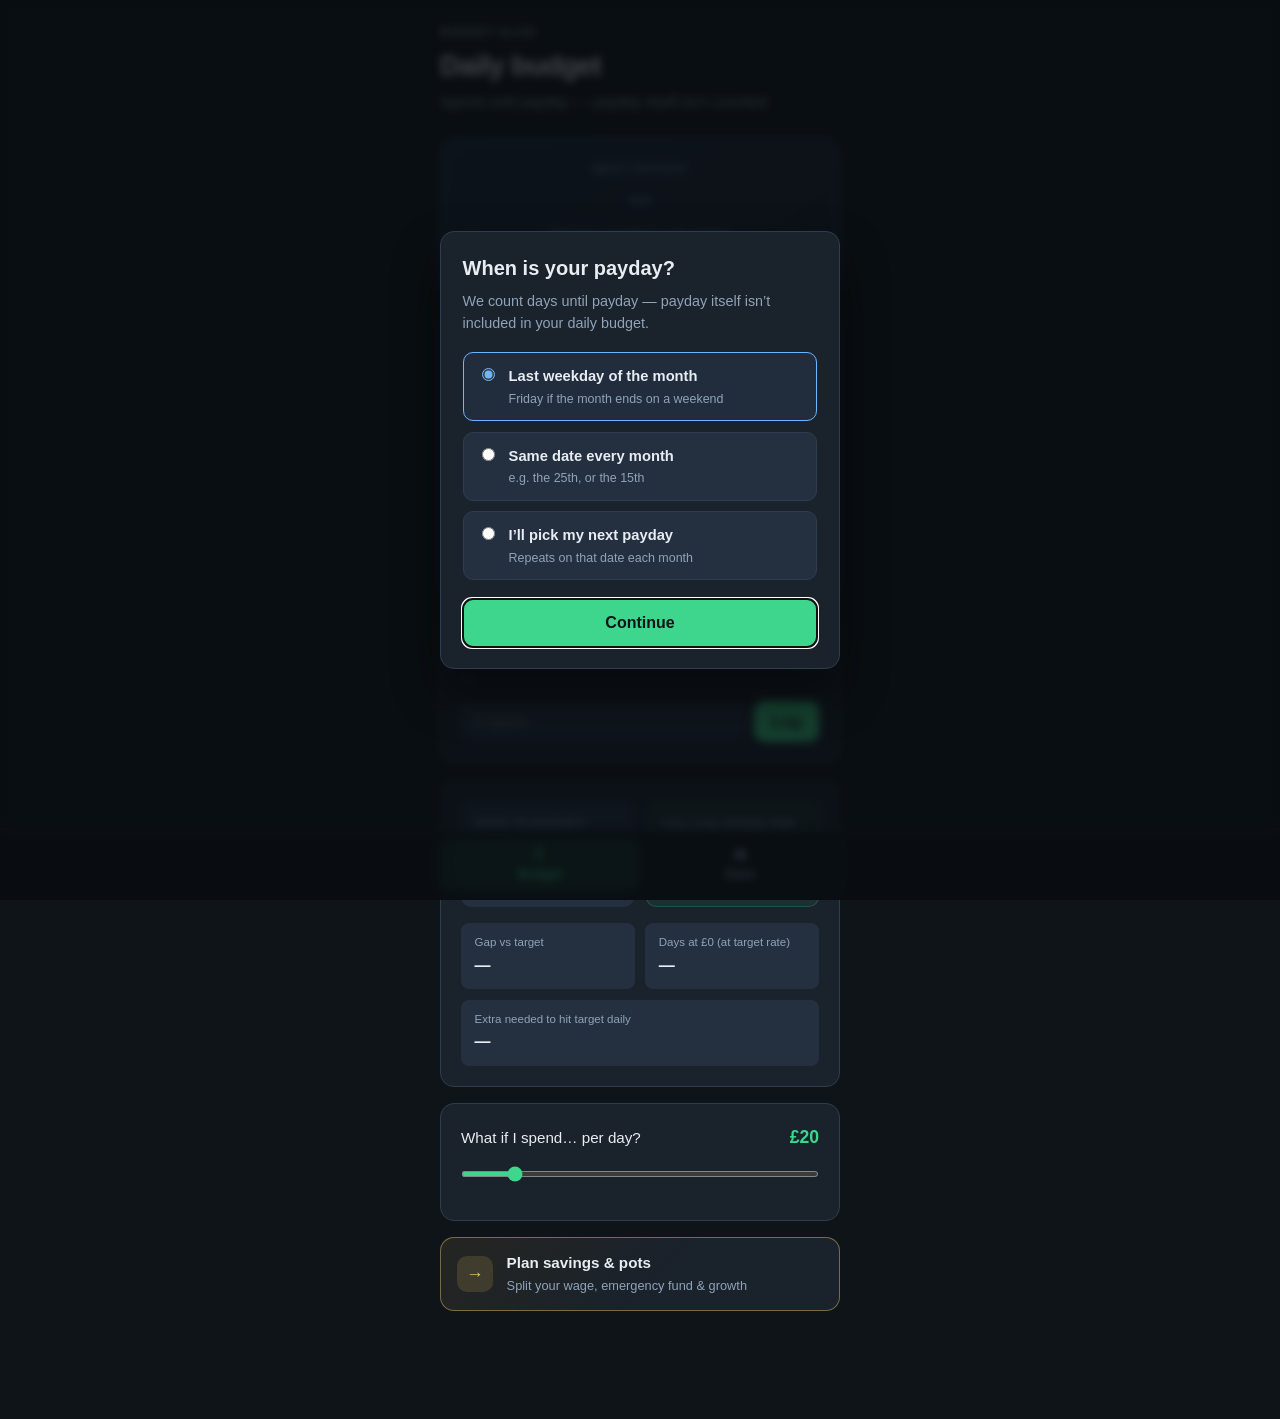
==== commit 27ab7545: "commit" ====
--- a/index.html
+++ b/index.html
@@ -49,7 +49,10 @@
       <div class="field">
         <div class="field-header">
           <label for="target-daily">Target spend per day</label>
-          <span class="value-display" id="target-daily-display">£30</span>
+          <div class="header-controls">
+            <span class="value-display" id="target-daily-display">£30</span>
+            <button type="button" class="text-btn" id="set-sustainable" title="Set target to sustainable daily spend">Set to sustainable</button>
+          </div>
         </div>
         <input
           type="range"
--- a/styles.css
+++ b/styles.css
@@ -539,6 +539,12 @@
   font-variant-numeric: tabular-nums;
 }
 
+.header-controls {
+  display: flex;
+  align-items: center;
+  gap: 0.5rem;
+}
+
 input[type="range"] {
   width: 100%;
   height: 6px;
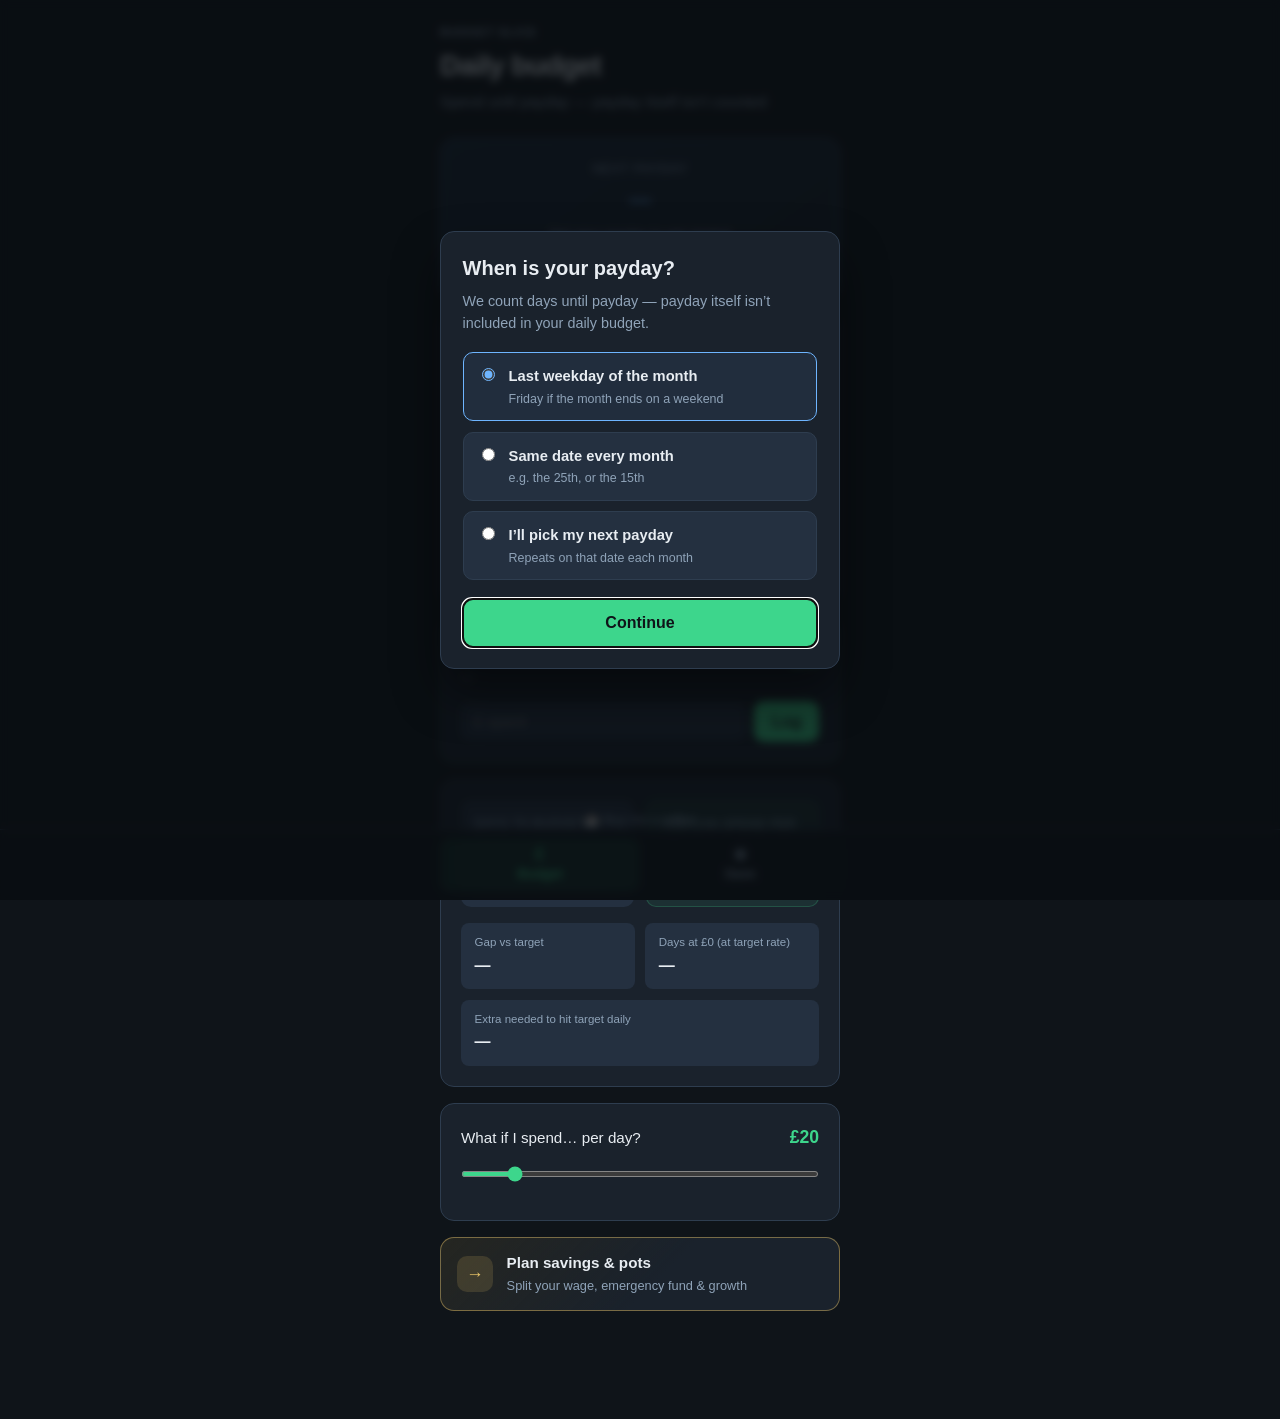
==== commit 1dfad001: "fundraising" ====
--- a/index.html
+++ b/index.html
@@ -211,6 +211,10 @@
     </div>
   </div>
 
+  <footer class="app-footer">
+    <a href="https://buymeacoffee.com/cahilljpaus" target="_blank" rel="noopener noreferrer" class="buy-coffee-link">☕ Buy me a coffee</a>
+  </footer>
+
   <nav class="bottom-nav" aria-label="Main">
     <a href="./index.html" class="nav-link nav-link-active" aria-current="page">
       <span class="nav-icon" aria-hidden="true">£</span>
--- a/styles.css
+++ b/styles.css
@@ -1105,3 +1105,31 @@
 select.num-input {
   cursor: pointer;
 }
+
+.app-footer {
+  position: fixed;
+  bottom: 4rem;
+  left: 0;
+  right: 0;
+  text-align: center;
+  padding: 0 1rem;
+}
+
+.buy-coffee-link {
+  display: inline-block;
+  font-size: 0.8rem;
+  color: var(--text-muted);
+  text-decoration: none;
+  padding: 0.4rem 0.8rem;
+  border-radius: 8px;
+  transition: all 0.2s ease;
+}
+
+.buy-coffee-link:hover {
+  color: var(--text);
+  background: rgba(139, 163, 184, 0.1);
+}
+
+.buy-coffee-link:active {
+  opacity: 0.7;
+}
